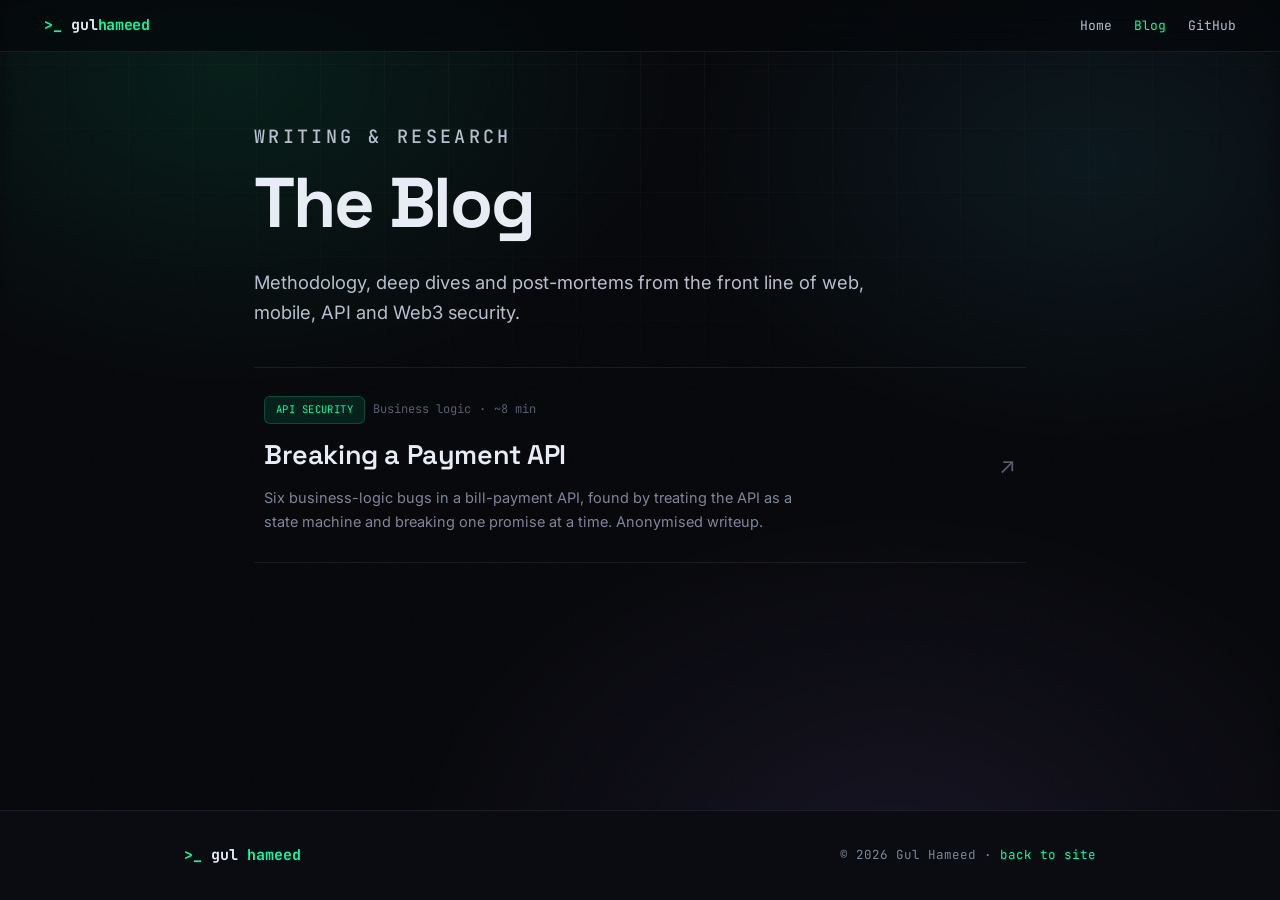
==== blog/index.html @ 7d292baa "Add blog with first post: Breaking a Payment API - New /blog/ index that lists posts, matching the s" ====
<!DOCTYPE html>
<html lang="en">
<head>
  <meta charset="UTF-8" />
  <meta name="viewport" content="width=device-width, initial-scale=1.0" />
  <meta name="theme-color" content="#06070a" />
  <title>Blog | Gul Hameed</title>
  <meta name="description" content="Writing and research by Gul Hameed (gdroz3r): methodology, deep dives and post-mortems on web, mobile, API and Web3 security." />
  <meta name="author" content="Gul Hameed" />
  <meta property="og:type" content="website" />
  <meta property="og:title" content="Blog | Gul Hameed" />
  <meta property="og:description" content="Methodology, deep dives and post-mortems on web, mobile, API and Web3 security." />
  <link rel="icon" href="data:image/svg+xml,<svg xmlns='http://www.w3.org/2000/svg' viewBox='0 0 100 100'><rect width='100' height='100' rx='22' fill='%2306070a'/><text x='50' y='68' font-size='58' font-family='monospace' font-weight='700' text-anchor='middle' fill='%2300ffa3'>%3E_</text></svg>" />
  <link rel="preconnect" href="https://fonts.googleapis.com" />
  <link rel="preconnect" href="https://fonts.gstatic.com" crossorigin />
  <link href="https://fonts.googleapis.com/css2?family=Space+Grotesk:wght@400;500;600;700&family=Inter:wght@400;500;600&family=JetBrains+Mono:wght@400;500;700&display=swap" rel="stylesheet" />

  <style>
  :root{
    --bg:#06070a; --bg-2:#0a0c11;
    --surface:rgba(255,255,255,0.025); --surface-2:rgba(255,255,255,0.05);
    --border:rgba(255,255,255,0.08); --border-2:rgba(255,255,255,0.14);
    --text:#e8edf5; --text-soft:#b6bfce; --muted:#7d869a; --faint:#565e70;
    --accent:#00ffa3; --accent-2:#38d6ff; --accent-3:#a07bff; --warn:#ffb454;
    --accent-glow:rgba(0,255,163,0.35); --accent-soft:rgba(0,255,163,0.10);
    --font-display:"Space Grotesk",-apple-system,BlinkMacSystemFont,"Segoe UI",sans-serif;
    --font-body:"Inter",-apple-system,BlinkMacSystemFont,"Segoe UI",Roboto,sans-serif;
    --font-mono:"JetBrains Mono",ui-monospace,"SF Mono",Menlo,Consolas,monospace;
    --maxw:1000px; --ease:cubic-bezier(0.16,1,0.3,1);
  }
  *,*::before,*::after{box-sizing:border-box;margin:0;padding:0}
  html{-webkit-text-size-adjust:100%;scroll-behavior:smooth}
  body{font-family:var(--font-body);background:var(--bg);color:var(--text);
    line-height:1.65;-webkit-font-smoothing:antialiased;overflow-x:hidden;min-height:100dvh;
    display:flex;flex-direction:column}
  a{color:inherit;text-decoration:none}
  ::selection{background:var(--accent);color:#04110b}

  .bg-aurora,.bg-grid,.bg-noise{position:fixed;inset:0;pointer-events:none}
  .bg-aurora{z-index:-4;background:
    radial-gradient(50% 50% at 18% 8%,rgba(0,255,163,0.09),transparent 70%),
    radial-gradient(45% 45% at 85% 18%,rgba(56,214,255,0.08),transparent 70%),
    radial-gradient(55% 55% at 70% 95%,rgba(160,123,255,0.09),transparent 70%);filter:blur(10px)}
  .bg-grid{z-index:-3;background-image:
    linear-gradient(rgba(255,255,255,0.022) 1px,transparent 1px),
    linear-gradient(90deg,rgba(255,255,255,0.022) 1px,transparent 1px);
    background-size:64px 64px;
    -webkit-mask-image:radial-gradient(ellipse 90% 60% at 50% 0%,#000 25%,transparent 80%);
            mask-image:radial-gradient(ellipse 90% 60% at 50% 0%,#000 25%,transparent 80%)}
  .bg-noise{z-index:-1;opacity:0.03;background-image:url("data:image/svg+xml,%3Csvg xmlns='http://www.w3.org/2000/svg' width='160' height='160'%3E%3Cfilter id='n'%3E%3CfeTurbulence type='fractalNoise' baseFrequency='0.85' numOctaves='3'/%3E%3C/filter%3E%3Crect width='100%25' height='100%25' filter='url(%23n)'/%3E%3C/svg%3E")}

  .nav{position:sticky;top:0;z-index:900;display:flex;align-items:center;justify-content:space-between;
    gap:16px;padding:13px clamp(18px,5vw,44px);
    background:rgba(6,7,10,0.72);backdrop-filter:blur(14px) saturate(140%);
    -webkit-backdrop-filter:blur(14px) saturate(140%);border-bottom:1px solid var(--border)}
  .nav__brand{display:flex;align-items:center;gap:10px;font-family:var(--font-mono);font-weight:700;font-size:15px;letter-spacing:-0.02em}
  .nav__logo{color:var(--accent);text-shadow:0 0 16px var(--accent-glow)}
  .nav__name .accent{color:var(--accent)}
  .nav__links{display:flex;gap:22px;font-family:var(--font-mono);font-size:13px;color:var(--text-soft)}
  .nav__links a{transition:color .2s}
  .nav__links a:hover,.nav__links a.active{color:var(--accent)}
  @media(max-width:520px){.nav__links{gap:16px;font-size:12px}}

  main{flex:1;max-width:820px;margin:0 auto;width:100%;padding:0 24px}

  .blog-hero{padding-block:70px 26px}
  .eyebrow{font-family:var(--font-mono);font-size:.72rem;font-weight:500;letter-spacing:.18em;
    text-transform:uppercase;color:var(--accent);margin:0 0 16px}
  .blog-hero h1{font-family:var(--font-display);font-weight:700;font-size:clamp(2.6rem,7vw,4.4rem);
    line-height:1.0;letter-spacing:-.03em;color:var(--text);margin:0 0 .4em}
  .blog-hero p{font-size:1.15rem;color:var(--text-soft);max-width:56ch}

  .posts{display:flex;flex-direction:column;margin:14px 0 60px}
  .post-item{display:grid;grid-template-columns:1fr auto;gap:6px 20px;align-items:center;
    padding:28px 10px;border-top:1px solid var(--border);
    transition:padding-left .3s var(--ease),background .3s}
  .post-item:last-child{border-bottom:1px solid var(--border)}
  .post-item:hover{padding-left:14px;background:linear-gradient(90deg,var(--surface),transparent)}
  .post-item__main{grid-column:1;display:flex;flex-direction:column;gap:9px}
  .post-item__tags{display:flex;gap:8px;align-items:center;flex-wrap:wrap;font-family:var(--font-mono);font-size:12px;color:var(--faint)}
  .post-tag{padding:4px 11px;border-radius:6px;color:var(--accent);background:var(--accent-soft);
    border:1px solid rgba(0,255,163,0.2);letter-spacing:.04em;text-transform:uppercase;font-size:10.5px}
  .post-item__title{font-family:var(--font-display);font-size:clamp(19px,2.7vw,27px);font-weight:600;
    letter-spacing:-.015em;color:var(--text);transition:color .3s}
  .post-item:hover .post-item__title{color:var(--accent)}
  .post-item__desc{color:var(--muted);font-size:14.5px;max-width:62ch}
  .post-item__arrow{grid-column:2;font-size:22px;color:var(--faint);transition:transform .3s var(--ease),color .3s}
  .post-item:hover .post-item__arrow{color:var(--accent);transform:translate(4px,-4px)}

  .footer{border-top:1px solid var(--border);background:var(--bg-2)}
  .footer__inner{max-width:var(--maxw);margin:0 auto;padding:32px clamp(18px,5vw,44px);
    display:flex;align-items:center;justify-content:space-between;gap:18px;flex-wrap:wrap}
  .footer__brand{display:flex;align-items:center;gap:9px;font-family:var(--font-mono);font-weight:700;font-size:15px}
  .footer__brand .accent{color:var(--accent)}
  .footer__copy{font-family:var(--font-mono);font-size:12.5px;color:var(--muted)}

  :focus-visible{outline:2px solid var(--accent);outline-offset:2px;border-radius:3px}
  @media(max-width:560px){.post-item__arrow{display:none}}
  </style>
</head>
<body>
  <div class="bg-aurora" aria-hidden="true"></div>
  <div class="bg-grid" aria-hidden="true"></div>
  <div class="bg-noise" aria-hidden="true"></div>

  <header class="nav">
    <a href="/" class="nav__brand" aria-label="Gul Hameed home">
      <span class="nav__logo">&gt;_</span>
      <span class="nav__name">gul<span class="accent">hameed</span></span>
    </a>
    <nav class="nav__links" aria-label="Primary">
      <a href="/">Home</a>
      <a href="/blog/" class="active">Blog</a>
      <a href="https://github.com/gdroz3r" target="_blank" rel="noopener">GitHub</a>
    </nav>
  </header>

  <main>
    <section class="blog-hero">
      <p class="eyebrow">Writing &amp; research</p>
      <h1>The Blog</h1>
      <p>Methodology, deep dives and post-mortems from the front line of web, mobile, API and Web3 security.</p>
    </section>

    <!-- ==========================================================
         POSTS. To add a new post, copy one <a class="post-item"> block,
         point href at the new post folder (e.g. /blog/my-slug/),
         and update the tags, title, description and date.
         ========================================================== -->
    <div class="posts">

      <a class="post-item" href="/blog/breaking-a-payment-api/">
        <div class="post-item__main">
          <div class="post-item__tags">
            <span class="post-tag">API security</span>
            <span>Business logic</span>
            <span>·</span>
            <span>~8 min</span>
          </div>
          <div class="post-item__title">Breaking a Payment API</div>
          <p class="post-item__desc">Six business-logic bugs in a bill-payment API, found by treating the API as a state machine and breaking one promise at a time. Anonymised writeup.</p>
        </div>
        <span class="post-item__arrow">↗</span>
      </a>

      <!-- next post goes here -->

    </div>
  </main>

  <footer class="footer">
    <div class="footer__inner">
      <div class="footer__brand"><span class="accent">&gt;_</span> gul<span class="accent">hameed</span></div>
      <p class="footer__copy">© <span id="year"></span> Gul Hameed · <a href="/" style="color:var(--accent)">back to site</a></p>
    </div>
  </footer>
  <script>document.getElementById('year').textContent=new Date().getFullYear();</script>
</body>
</html>
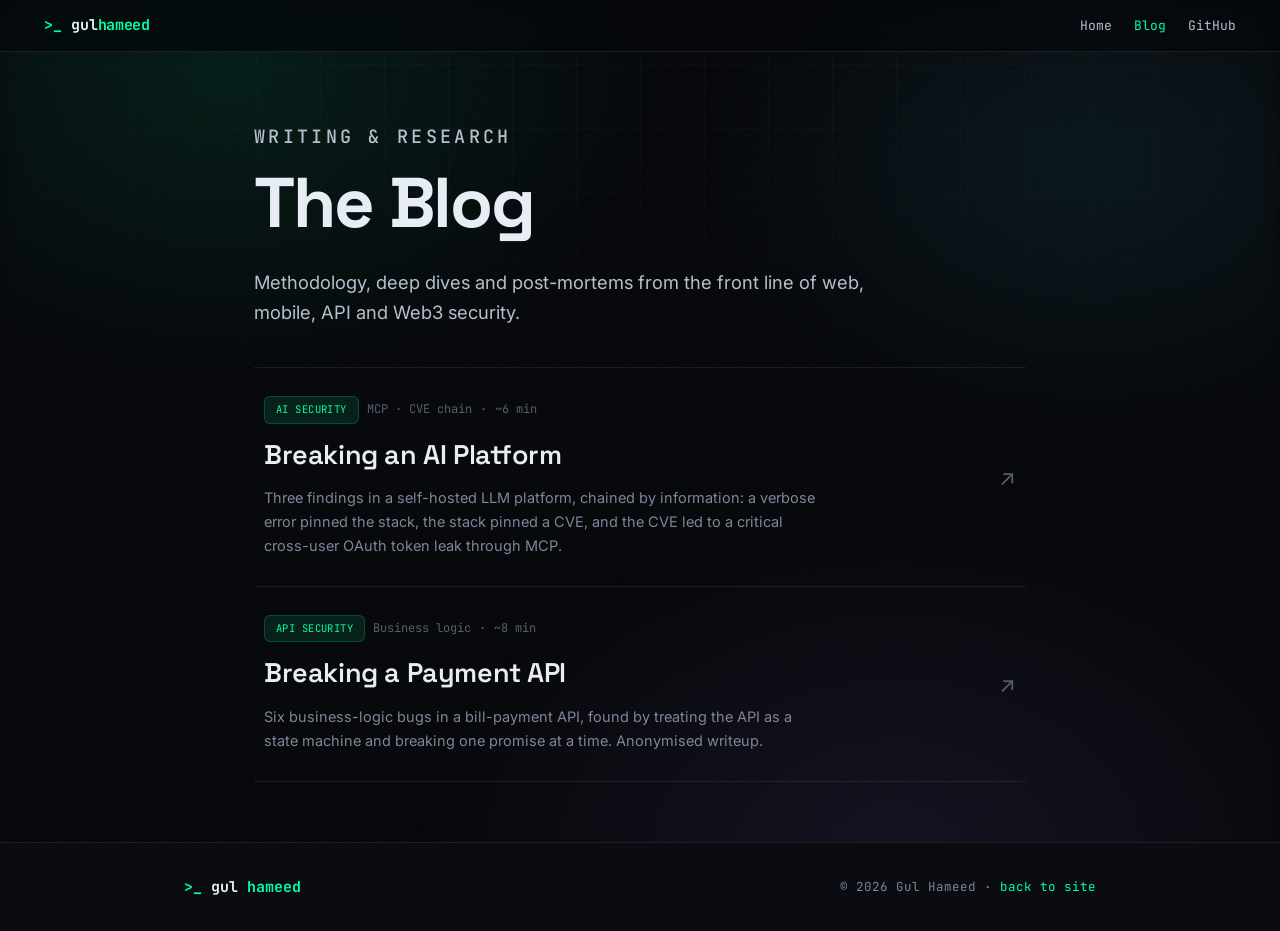
==== commit 83490d8b: "Add blog post: Breaking an AI Platform List it first on the blog index and the homepage writing sect" ====
--- a/blog/index.html
+++ b/blog/index.html
@@ -129,6 +129,20 @@
          ========================================================== -->
     <div class="posts">
 
+      <a class="post-item" href="/blog/breaking-an-ai-platform/">
+        <div class="post-item__main">
+          <div class="post-item__tags">
+            <span class="post-tag">AI security</span>
+            <span>MCP · CVE chain</span>
+            <span>·</span>
+            <span>~6 min</span>
+          </div>
+          <div class="post-item__title">Breaking an AI Platform</div>
+          <p class="post-item__desc">Three findings in a self-hosted LLM platform, chained by information: a verbose error pinned the stack, the stack pinned a CVE, and the CVE led to a critical cross-user OAuth token leak through MCP.</p>
+        </div>
+        <span class="post-item__arrow">↗</span>
+      </a>
+
       <a class="post-item" href="/blog/breaking-a-payment-api/">
         <div class="post-item__main">
           <div class="post-item__tags">
